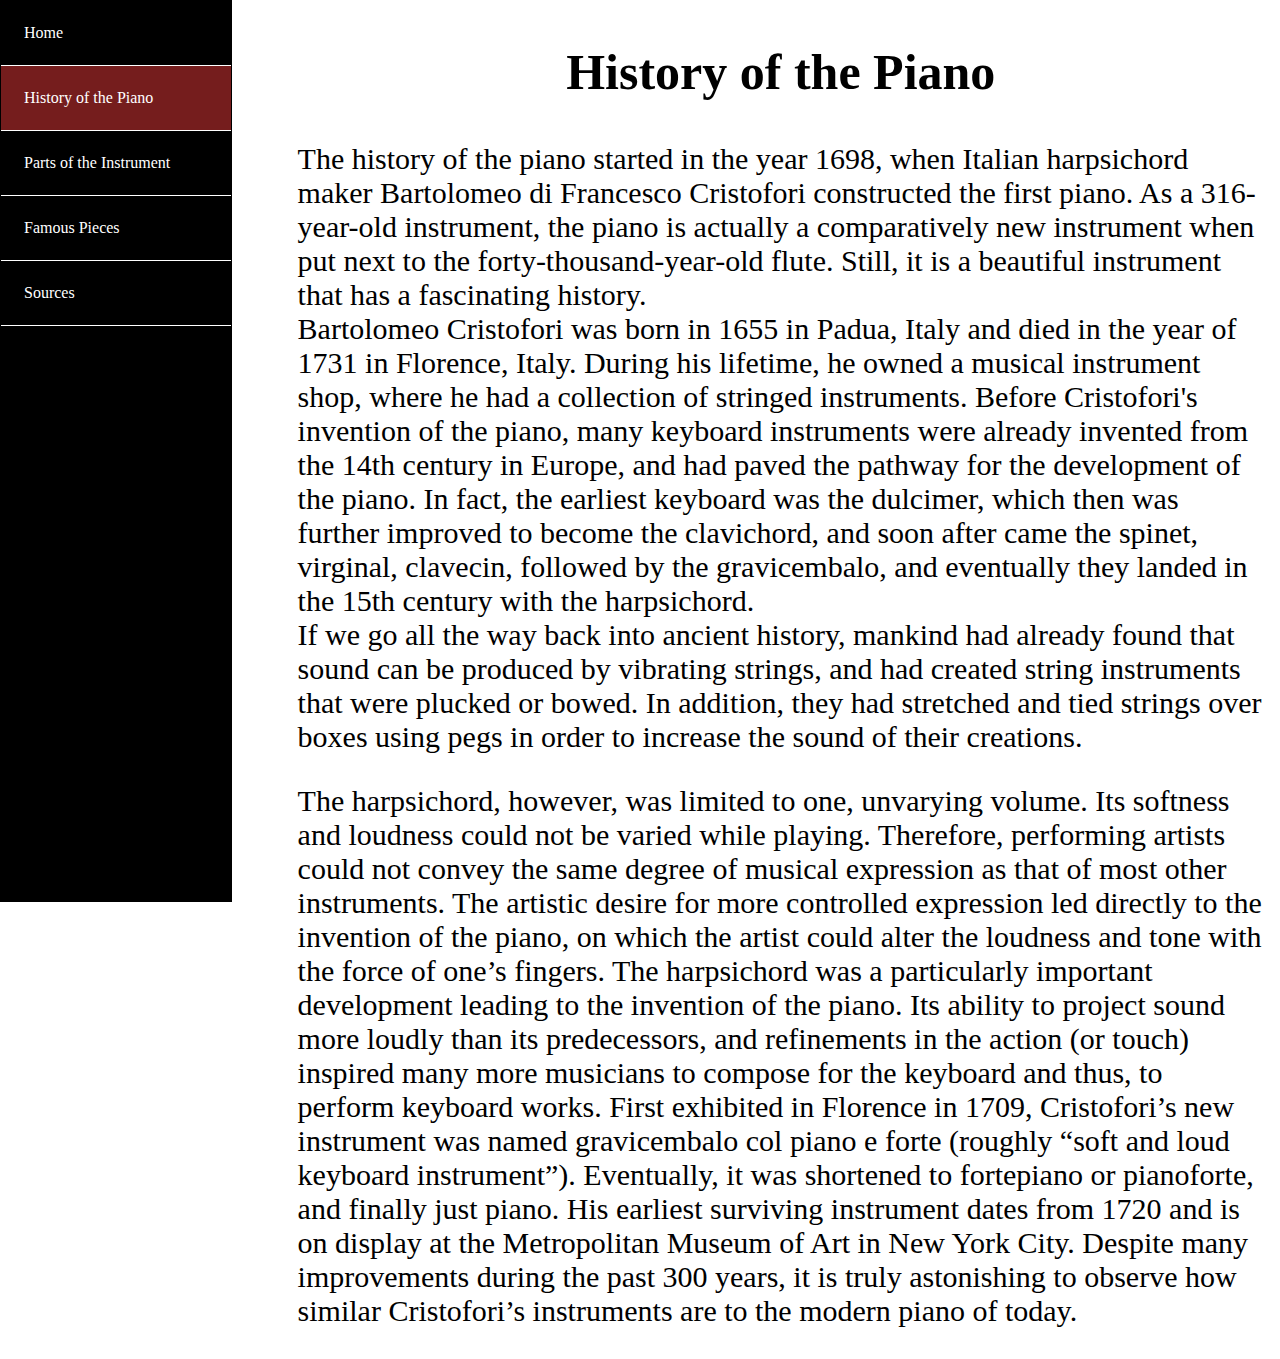
==== historyofthepiano.html @ 4a36800f "Add files via upload" ====
<!DOCTYPE html>
<html>
<head>
	<link rel="stylesheet" type="text/css" href="hobby_style.css">
</head>
<body>

<!-- Navigation Bar -->

<ul>
	<li><a href="index.html">Home</a></li>
	<li><a class="active" href="historyofthepiano.html">History of the Piano</a></li>
	<li><a href="partsoftheinstrument.html">Parts of the Instrument</a></li>
	<li><a href="famouspieces.html">Famous Pieces</a></li>
	<li><a href="sources.html">Sources</a></li>
</ul>


<!-- Main Content -->

<div class="main">

<h2>History of the Piano</h2>

<p>The history of the piano started in the year 1698, when Italian harpsichord maker 
Bartolomeo di Francesco Cristofori constructed the first piano. As a 316-year-old instrument, 
the piano is actually a comparatively new instrument when put next to the forty-thousand-year-old
flute. Still, it is a beautiful instrument that has a fascinating history. <br>Bartolomeo 
Cristofori was born in 1655 in Padua, Italy and died in the year of 
1731 in Florence, Italy. During his lifetime, he owned a musical instrument shop, where he 
had a collection of stringed instruments. Before Cristofori's invention of the piano, many 
keyboard instruments were already invented from the 14th century in Europe, and had paved 
the pathway for the development of the piano. In fact, the earliest keyboard was the dulcimer, 
which then was further improved to become the clavichord, and soon after came the spinet, virginal, 
clavecin, followed by the gravicembalo, and eventually they landed in the 15th century with 
the harpsichord. <br>If we go all the way back into ancient history, 
mankind had already found that sound can be produced by vibrating strings, and had created 
string instruments that were plucked or bowed. In addition, they had stretched 
and tied strings over boxes using pegs in order to increase the sound of their creations.


<p>
The harpsichord, however, was limited to one, unvarying volume. Its softness and loudness could
 not be varied while playing. Therefore, performing artists could not convey the same degree of 
 musical expression as that of most other instruments. The artistic desire for more controlled 
 expression led directly to the invention of the piano, on which the artist could alter the 
 loudness and tone with the force of one’s fingers.

The harpsichord was a particularly important development leading to the invention of the piano. 
Its ability to project sound more loudly than its predecessors, and refinements in the action 
(or touch) inspired many more musicians to compose for the keyboard and thus, to perform keyboard works.

First exhibited in Florence in 1709, Cristofori’s new instrument was named gravicembalo col 
piano e forte (roughly “soft and loud keyboard instrument”). Eventually, it was shortened to 
fortepiano or pianoforte, and finally just piano. His earliest surviving instrument dates from
 1720 and is on display at the Metropolitan Museum of Art in New York City.

Despite many improvements during the past 300 years, it is truly astonishing to observe how 
similar Cristofori’s instruments are to the modern piano of today.

</p>


</div>





















</body>
</html>
---- hobby_style.css ----
body{
	margin: 0;
}

ul {
	list-style-type:none;
	margin: 0;
	padding: 0;
	width: 18%;
	background-color: black;
	border: 1px solid black;
	position: fixed;
	height: 100%;
	overflow: auto;
}

li a {
	display:block;
	color: white;
	padding: 10% 10%;
	text-decoration: none;
	font-family: "Century Gothic"
}

li {
	border-bottom: 1px solid white;
}

li a.active {
	background-color: #751d1d;
	color: white;
}

li a:hover:not(.active) {
	background-color: white;
	color: black;
}

h2 {
	font-size: 50px; 
	text-align: center;
	font-family: "Century Gothic";
}

.main {
	margin-left: 22%;
	font-size: 30px;
	font-family: "Century Gothic";
	padding: 1px 16px;
}

img{
	float: left;
	margin: 0px 25px 10px 0px;
}
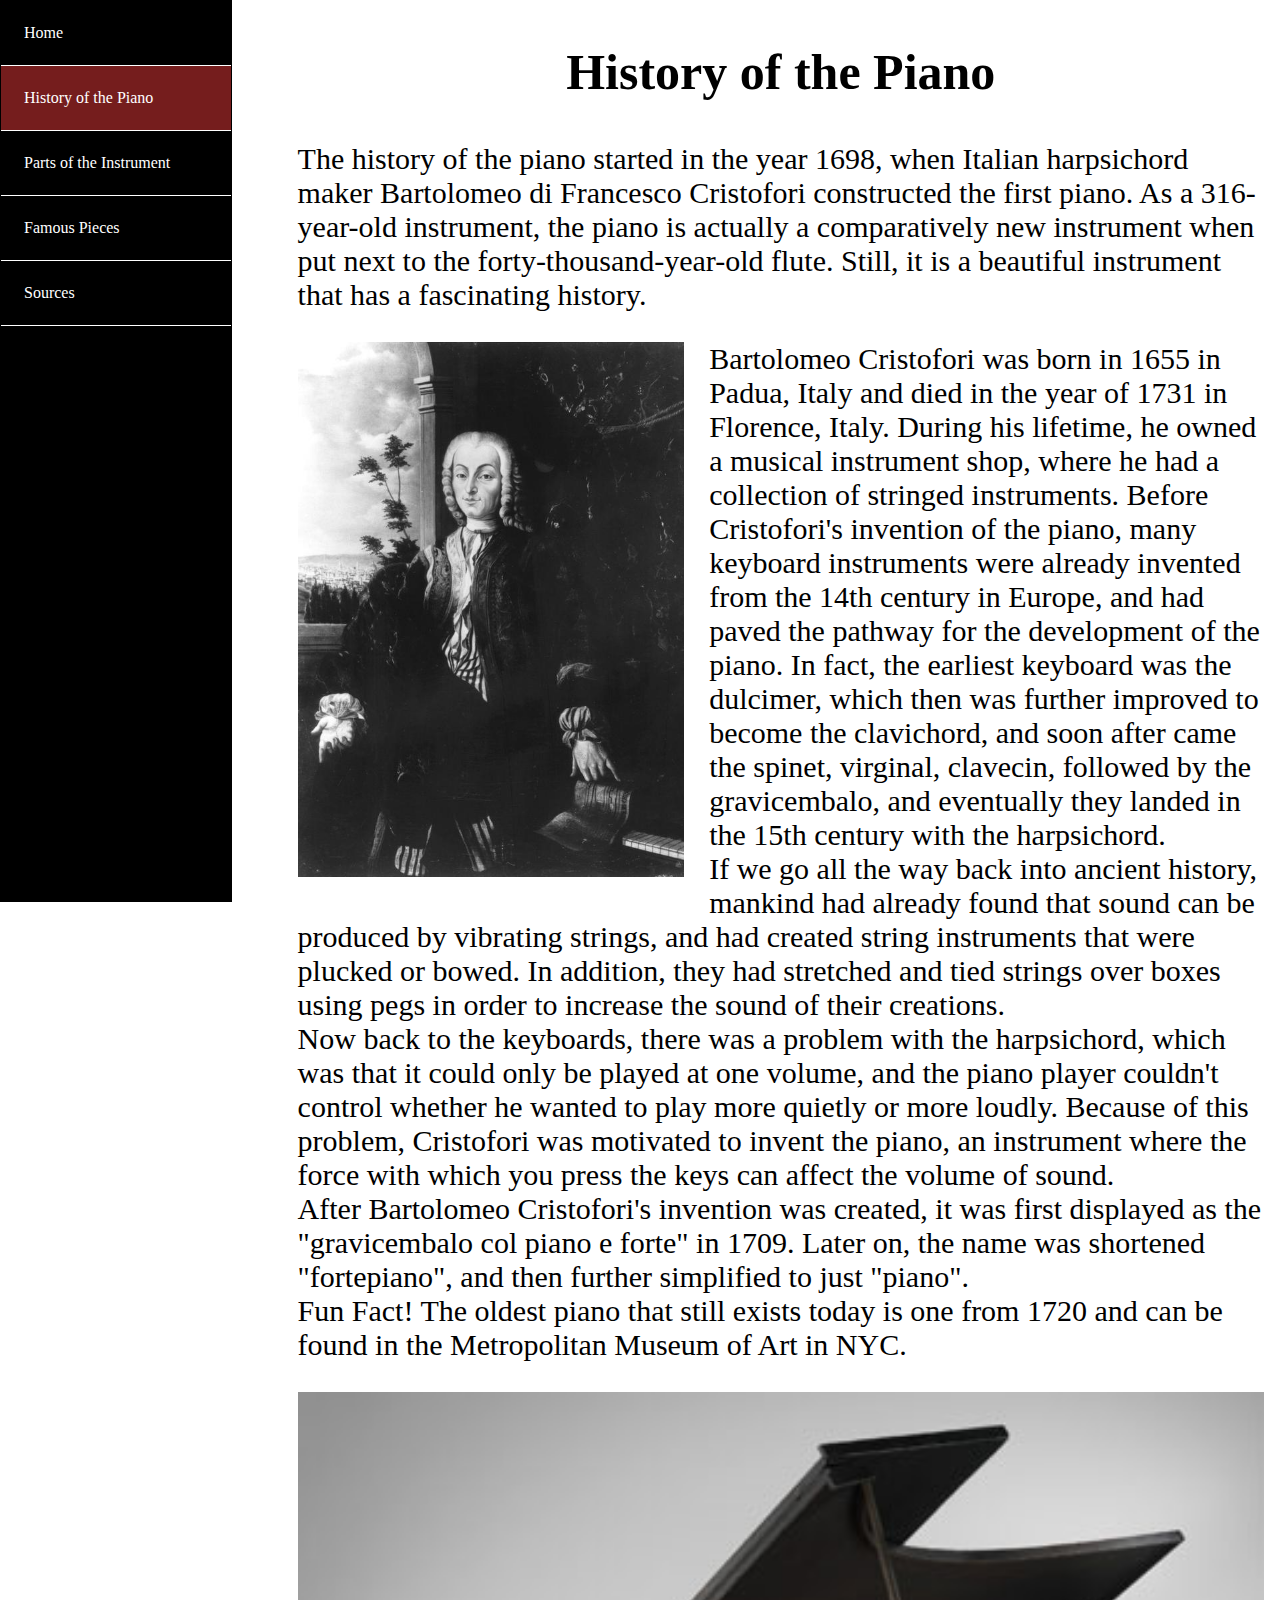
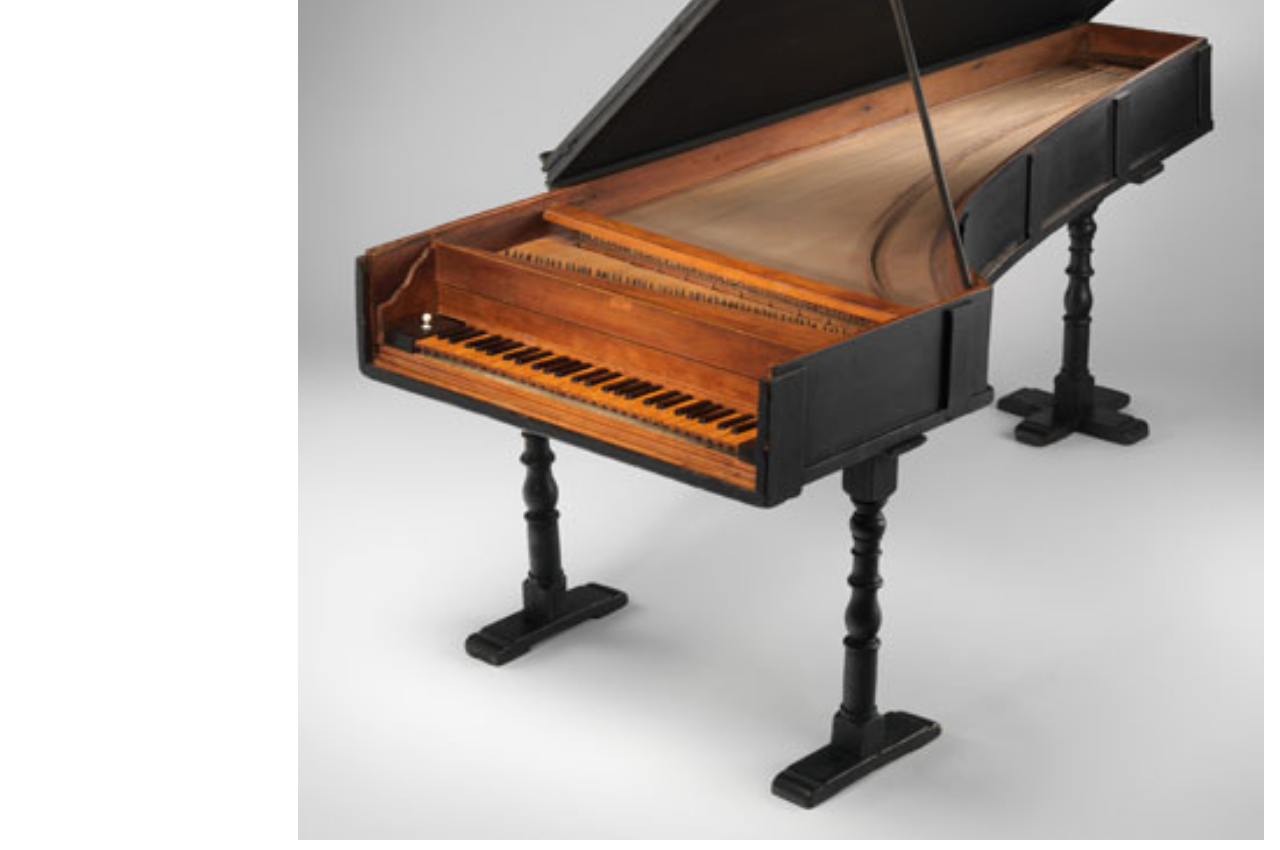
==== commit 3fe38e48: "Add files via upload" ====
--- a/historyofthepiano.html
+++ b/historyofthepiano.html
@@ -25,7 +25,8 @@
 <p>The history of the piano started in the year 1698, when Italian harpsichord maker 
 Bartolomeo di Francesco Cristofori constructed the first piano. As a 316-year-old instrument, 
 the piano is actually a comparatively new instrument when put next to the forty-thousand-year-old
-flute. Still, it is a beautiful instrument that has a fascinating history. <br>Bartolomeo 
+flute. Still, it is a beautiful instrument that has a fascinating history.</p>
+<p><img src="bartolomeocristofori.jpg" style="width:40%">Bartolomeo 
 Cristofori was born in 1655 in Padua, Italy and died in the year of 
 1731 in Florence, Italy. During his lifetime, he owned a musical instrument shop, where he 
 had a collection of stringed instruments. Before Cristofori's invention of the piano, many 
@@ -36,29 +37,17 @@
 the harpsichord. <br>If we go all the way back into ancient history, 
 mankind had already found that sound can be produced by vibrating strings, and had created 
 string instruments that were plucked or bowed. In addition, they had stretched 
-and tied strings over boxes using pegs in order to increase the sound of their creations.
-
-
-<p>
-The harpsichord, however, was limited to one, unvarying volume. Its softness and loudness could
- not be varied while playing. Therefore, performing artists could not convey the same degree of 
- musical expression as that of most other instruments. The artistic desire for more controlled 
- expression led directly to the invention of the piano, on which the artist could alter the 
- loudness and tone with the force of one’s fingers.
-
-The harpsichord was a particularly important development leading to the invention of the piano. 
-Its ability to project sound more loudly than its predecessors, and refinements in the action 
-(or touch) inspired many more musicians to compose for the keyboard and thus, to perform keyboard works.
-
-First exhibited in Florence in 1709, Cristofori’s new instrument was named gravicembalo col 
-piano e forte (roughly “soft and loud keyboard instrument”). Eventually, it was shortened to 
-fortepiano or pianoforte, and finally just piano. His earliest surviving instrument dates from
- 1720 and is on display at the Metropolitan Museum of Art in New York City.
-
-Despite many improvements during the past 300 years, it is truly astonishing to observe how 
-similar Cristofori’s instruments are to the modern piano of today.
-
-</p>
+and tied strings over boxes using pegs in order to increase the sound of their creations. 
+<br>Now back to the keyboards, there was a problem with the harpsichord, which was that it 
+could only be played at one volume, and the piano player couldn't control whether he wanted 
+to play more quietly or more loudly. Because of this problem, Cristofori was motivated to 
+invent the piano, an instrument where the force with which you press the keys can affect the 
+volume of sound. <br>After Bartolomeo Cristofori's invention was created, it was first 
+displayed as the "gravicembalo col piano e forte" in 1709. Later on, the name was shortened 
+"fortepiano", and then further simplified to just "piano". <br>Fun Fact! The oldest piano 
+that still exists today is one from 1720 and can be found in the Metropolitan Museum of Art 
+in NYC.</p>
+<p><img src="oldpiano.jpg" style="width:100%"></p>
 
 
 </div>
